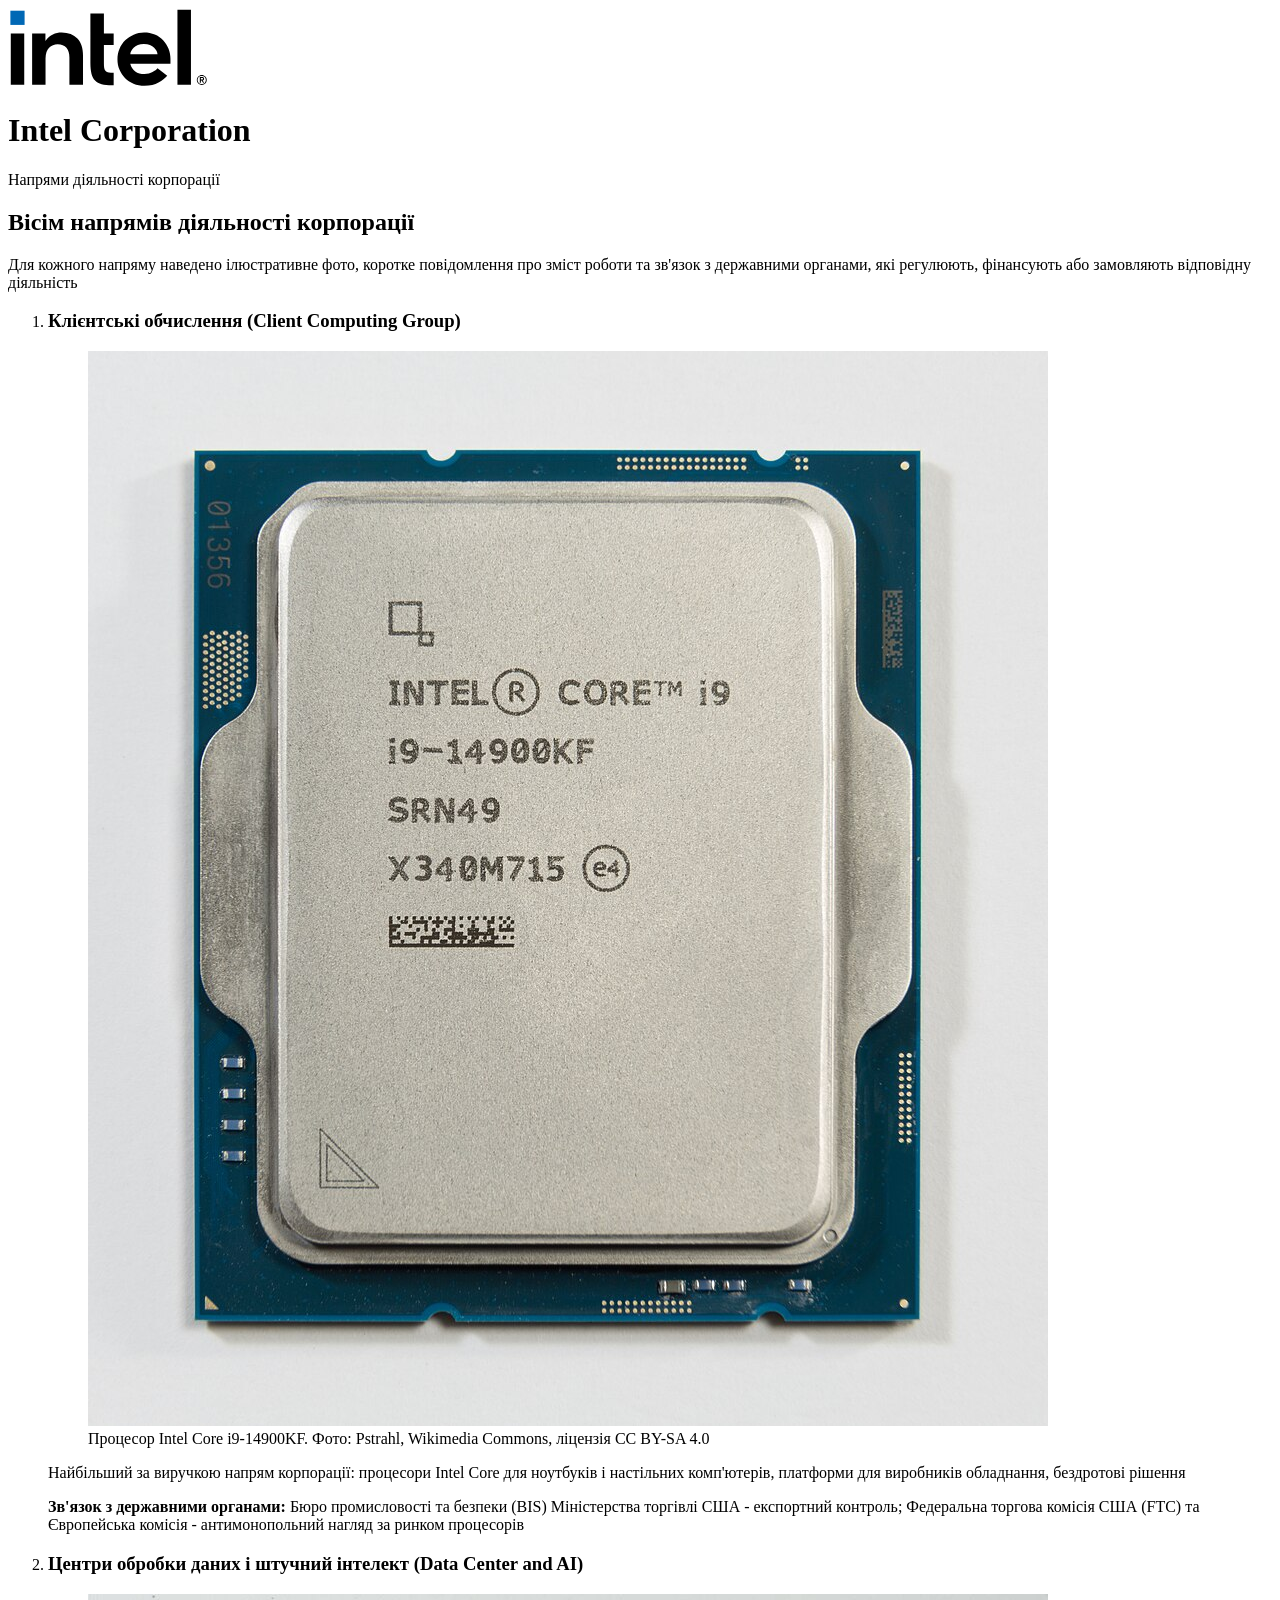
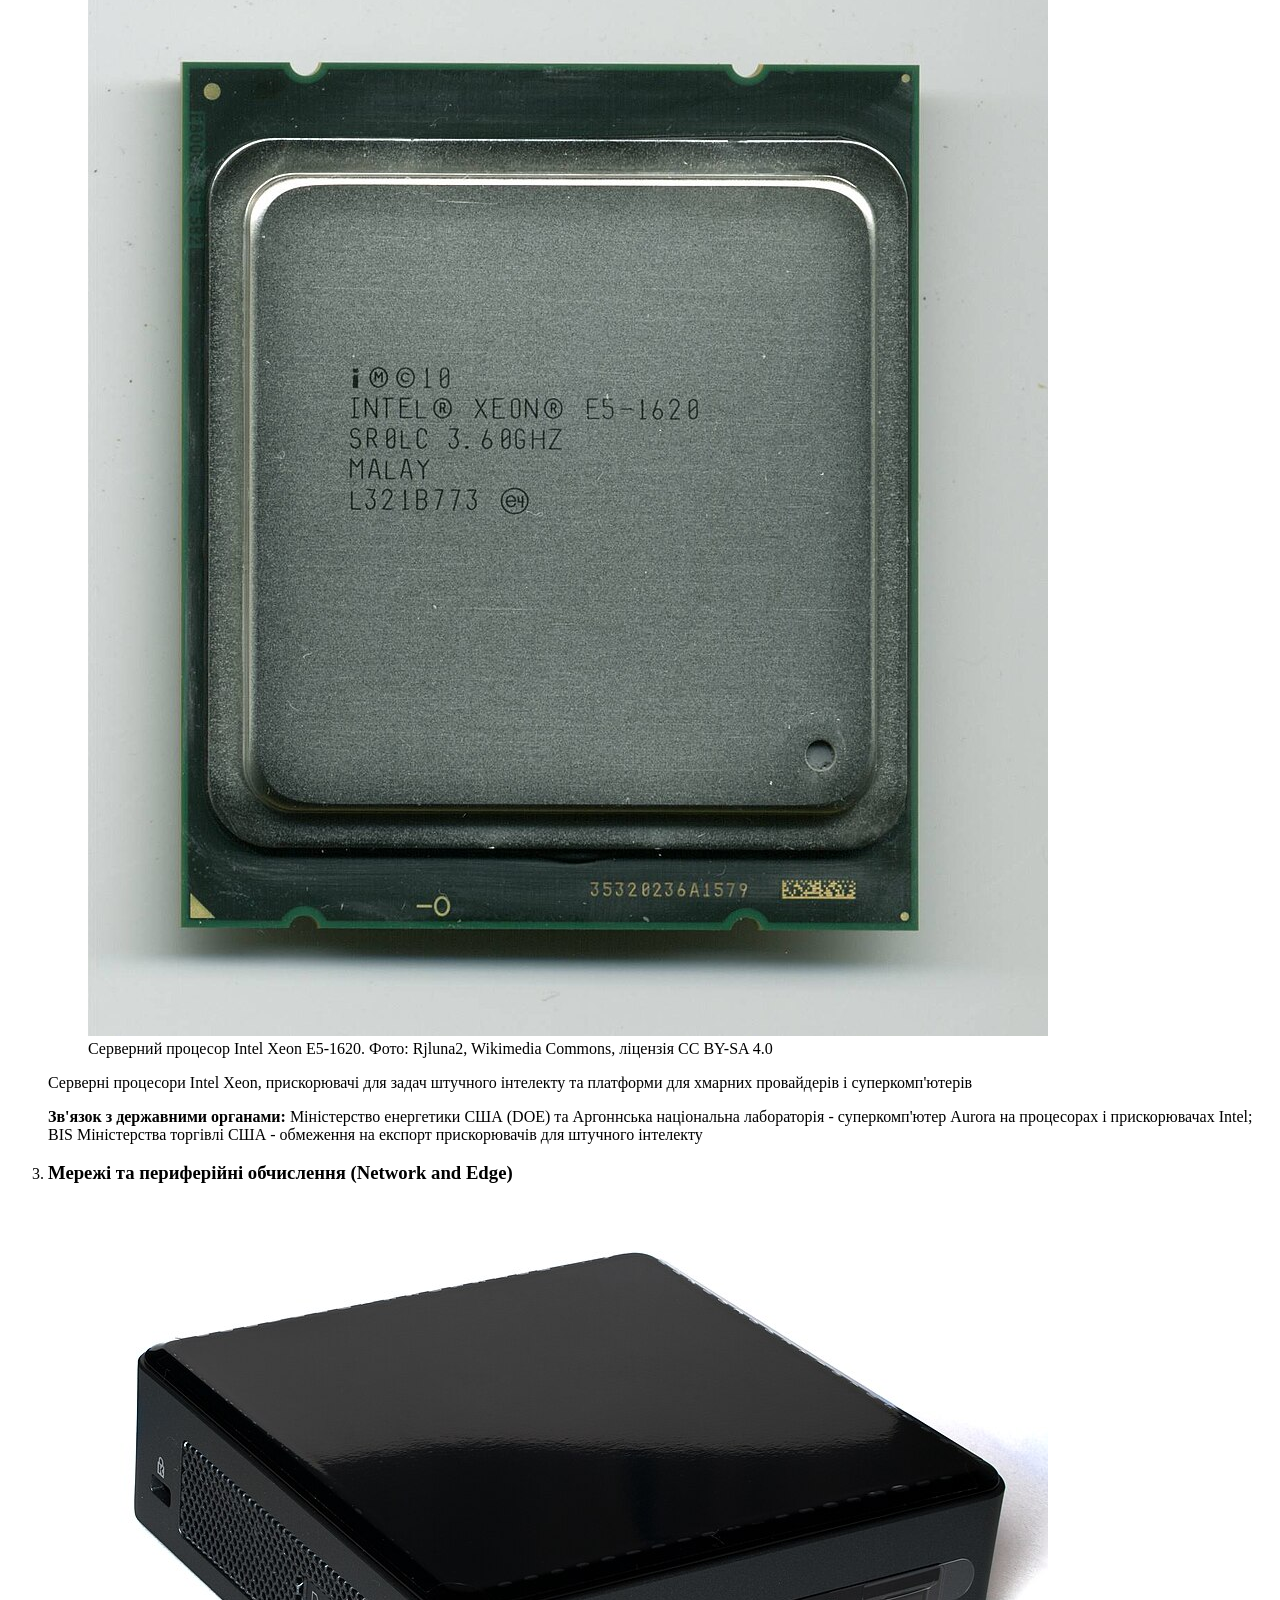
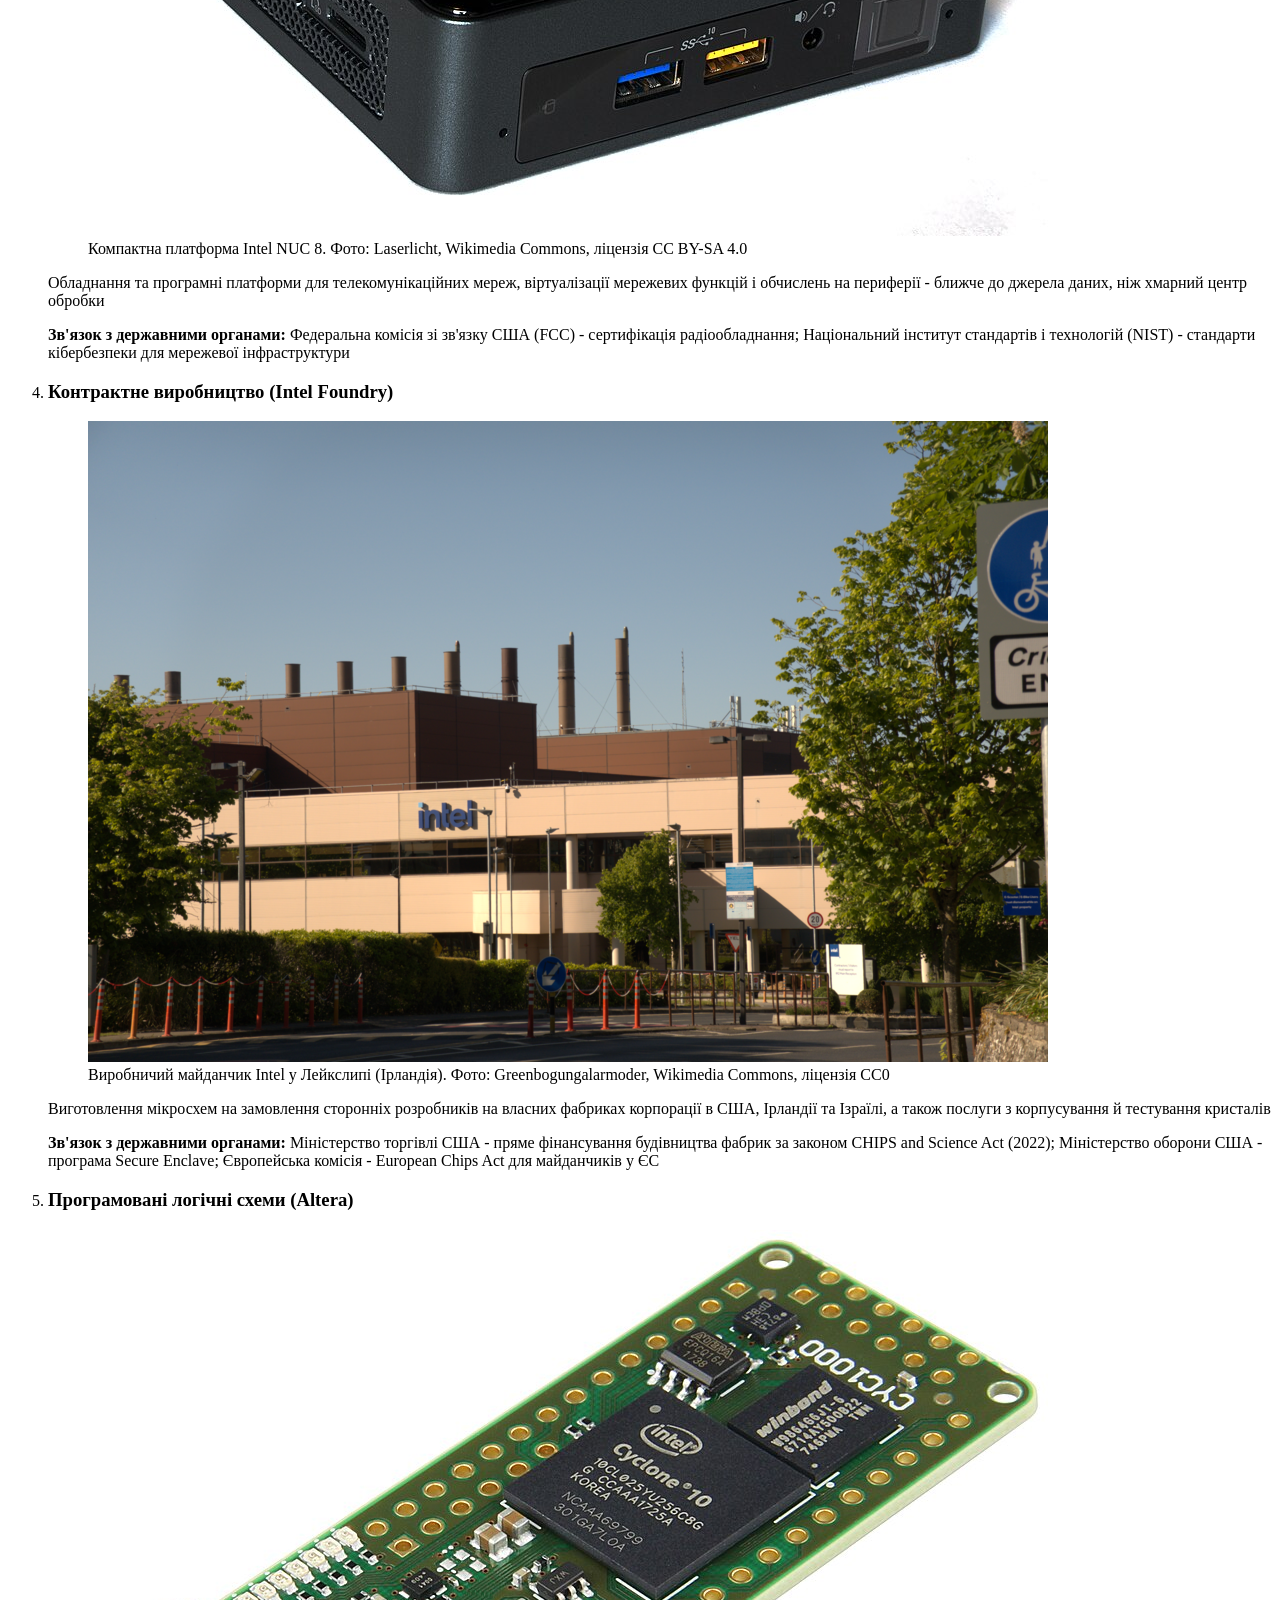
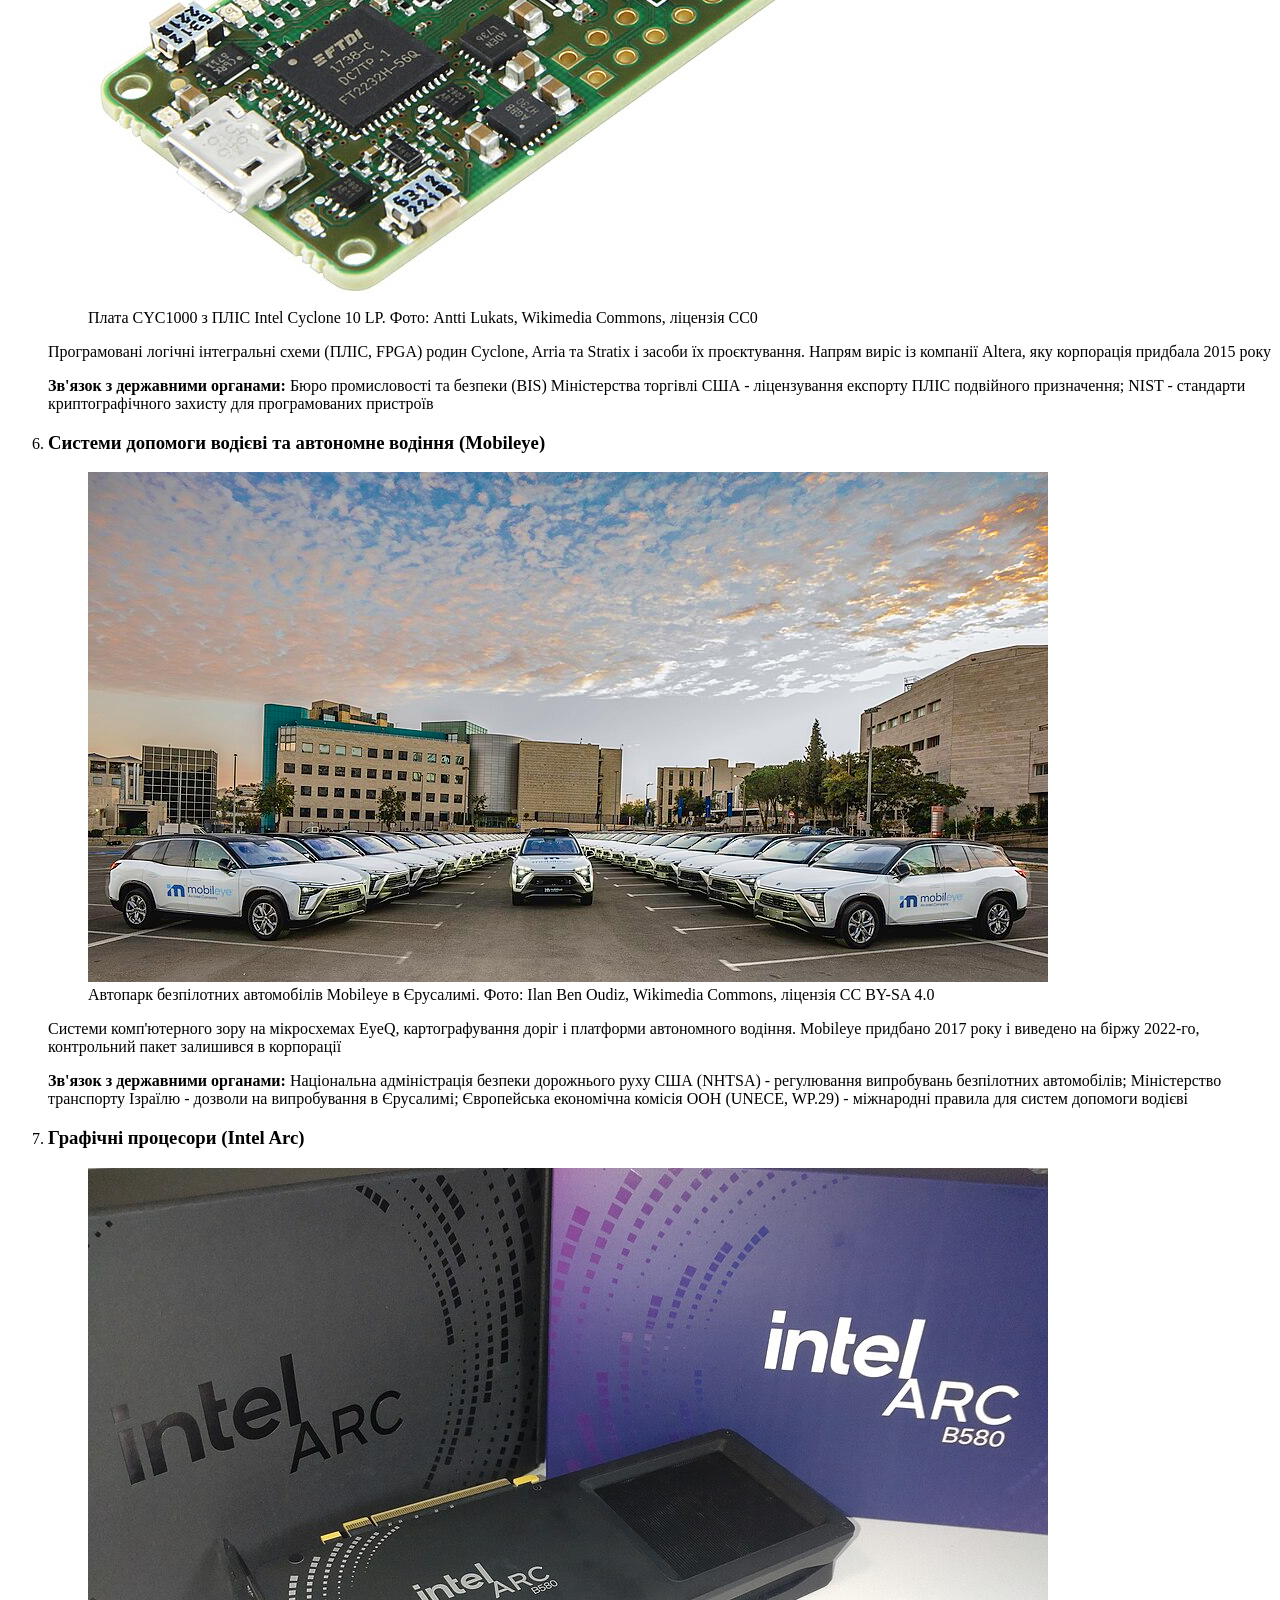
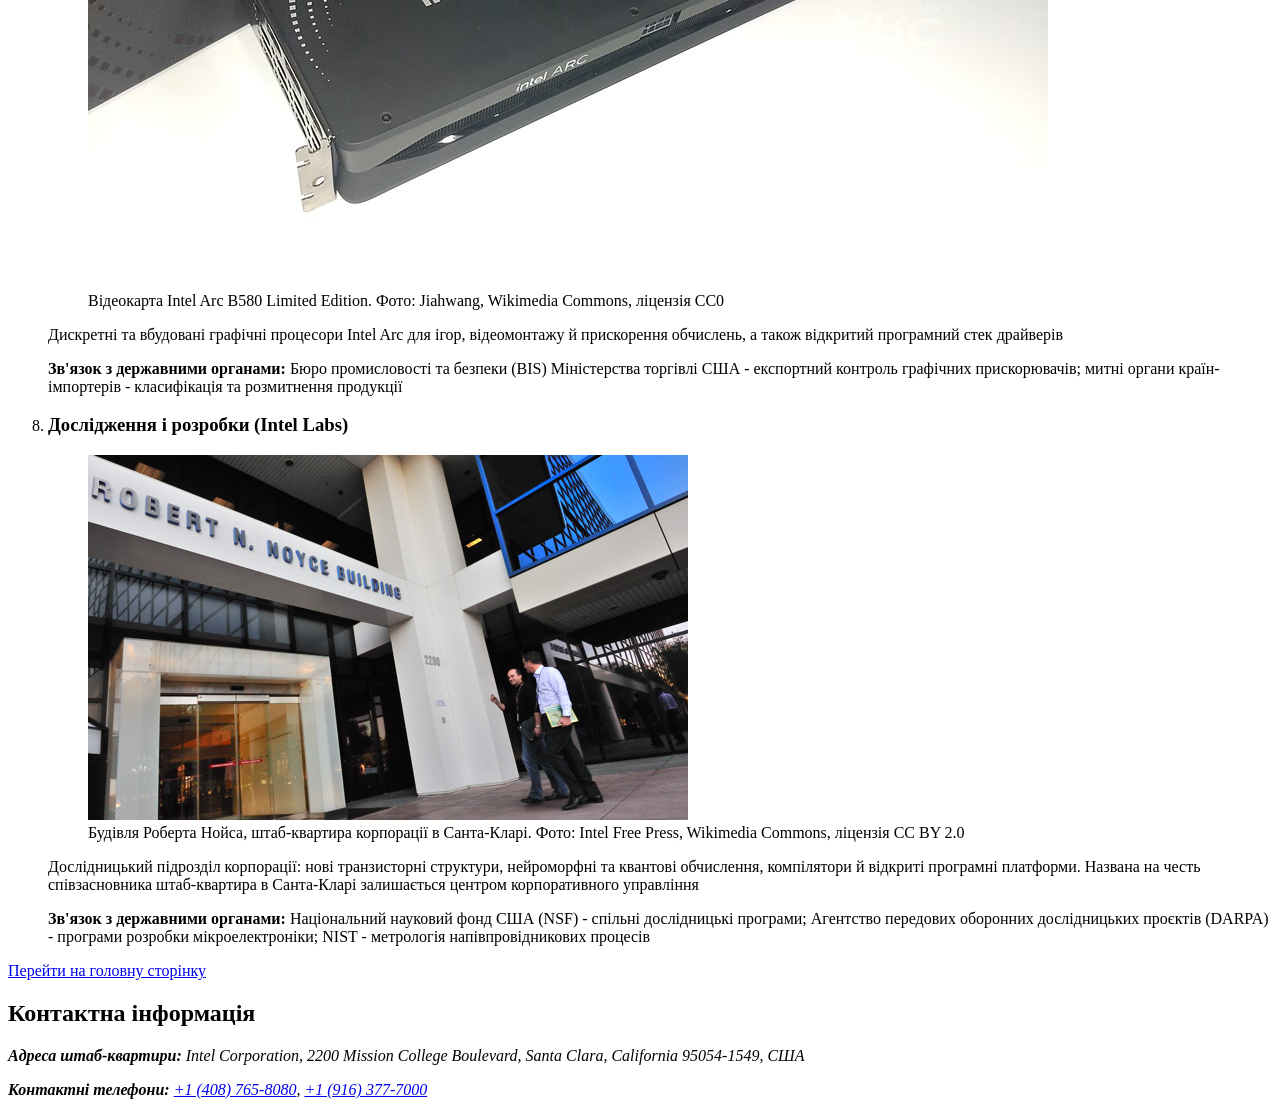
==== directions.html @ 38be0a27 "Add new pages" ====
<!DOCTYPE html>
<html lang="uk">
<head>
    <meta charset="UTF-8">
    <meta name="viewport" content="width=device-width, initial-scale=1.0">
    <meta name="description" content="Напрями діяльності Intel Corporation: клієнтські обчислення, центри обробки даних і ШІ, мережі та периферія, Intel Foundry, Altera, Mobileye, графіка Intel Arc, Intel Labs">
    <meta name="keywords" content="Intel, напрями діяльності, Xeon, Core, Foundry, Altera, Mobileye, Arc">
    <title>Intel Corporation - Напрями діяльності</title>
</head>
<body>
    <header>
        <img src="images/logo-intel.svg" alt="Логотип Intel Corporation" width="200" height="79">
        <h1>Intel Corporation</h1>
        <p>Напрями діяльності корпорації</p>
    </header>

    <main>
        <h2>Вісім напрямів діяльності корпорації</h2>
        <p>Для кожного напряму наведено ілюстративне фото, коротке повідомлення про зміст роботи та зв'язок з державними органами, які регулюють, фінансують або замовляють відповідну діяльність</p>

        <ol>
            <li>
                <article>
                    <h3>Клієнтські обчислення (Client Computing Group)</h3>
                    <figure>
                        <img src="images/ccg-core-i9.jpg" alt="Процесор Intel Core i9-14900KF, вигляд згори" width="960" height="1075">
                        <figcaption>Процесор Intel Core i9-14900KF. Фото: Pstrahl, Wikimedia Commons, ліцензія CC BY-SA 4.0</figcaption>
                    </figure>
                    <p>Найбільший за виручкою напрям корпорації: процесори Intel Core для ноутбуків і настільних комп'ютерів, платформи для виробників обладнання, бездротові рішення</p>
                    <p><b>Зв'язок з державними органами:</b> Бюро промисловості та безпеки (BIS) Міністерства торгівлі США - експортний контроль; Федеральна торгова комісія США (FTC) та Європейська комісія - антимонопольний нагляд за ринком процесорів</p>
                </article>
            </li>

            <li>
                <article>
                    <h3>Центри обробки даних і штучний інтелект (Data Center and AI)</h3>
                    <figure>
                        <img src="images/dcai-xeon.jpg" alt="Серверний процесор Intel Xeon E5-1620" width="960" height="1042">
                        <figcaption>Серверний процесор Intel Xeon E5-1620. Фото: Rjluna2, Wikimedia Commons, ліцензія CC BY-SA 4.0</figcaption>
                    </figure>
                    <p>Серверні процесори Intel Xeon, прискорювачі для задач штучного інтелекту та платформи для хмарних провайдерів і суперкомп'ютерів</p>
                    <p><b>Зв'язок з державними органами:</b> Міністерство енергетики США (DOE) та Аргоннська національна лабораторія - суперкомп'ютер Aurora на процесорах і прискорювачах Intel; BIS Міністерства торгівлі США - обмеження на експорт прискорювачів для штучного інтелекту</p>
                </article>
            </li>

            <li>
                <article>
                    <h3>Мережі та периферійні обчислення (Network and Edge)</h3>
                    <figure>
                        <img src="images/nex-nuc.jpg" alt="Компактний комп'ютер Intel NUC восьмого покоління" width="960" height="633">
                        <figcaption>Компактна платформа Intel NUC 8. Фото: Laserlicht, Wikimedia Commons, ліцензія CC BY-SA 4.0</figcaption>
                    </figure>
                    <p>Обладнання та програмні платформи для телекомунікаційних мереж, віртуалізації мережевих функцій і обчислень на периферії - ближче до джерела даних, ніж хмарний центр обробки</p>
                    <p><b>Зв'язок з державними органами:</b> Федеральна комісія зі зв'язку США (FCC) - сертифікація радіообладнання; Національний інститут стандартів і технологій (NIST) - стандарти кібербезпеки для мережевої інфраструктури</p>
                </article>
            </li>

            <li>
                <article>
                    <h3>Контрактне виробництво (Intel Foundry)</h3>
                    <figure>
                        <img src="images/foundry-leixlip.png" alt="Головний вхід на виробничий майданчик Intel у Лейкслипі, Ірландія" width="960" height="641">
                        <figcaption>Виробничий майданчик Intel у Лейкслипі (Ірландія). Фото: Greenbogungalarmoder, Wikimedia Commons, ліцензія CC0</figcaption>
                    </figure>
                    <p>Виготовлення мікросхем на замовлення сторонніх розробників на власних фабриках корпорації в США, Ірландії та Ізраїлі, а також послуги з корпусування й тестування кристалів</p>
                    <p><b>Зв'язок з державними органами:</b> Міністерство торгівлі США - пряме фінансування будівництва фабрик за законом CHIPS and Science Act (2022); Міністерство оборони США - програма Secure Enclave; Європейська комісія - European Chips Act для майданчиків у ЄС</p>
                </article>
            </li>

            <li>
                <article>
                    <h3>Програмовані логічні схеми (Altera)</h3>
                    <figure>
                        <img src="images/altera-cyc1000.jpg" alt="Плата з програмованою логічною інтегральною схемою Intel Cyclone 10" width="960" height="675">
                        <figcaption>Плата CYC1000 з ПЛІС Intel Cyclone 10 LP. Фото: Antti Lukats, Wikimedia Commons, ліцензія CC0</figcaption>
                    </figure>
                    <p>Програмовані логічні інтегральні схеми (ПЛІС, FPGA) родин Cyclone, Arria та Stratix і засоби їх проєктування. Напрям виріс із компанії Altera, яку корпорація придбала 2015 року</p>
                    <p><b>Зв'язок з державними органами:</b> Бюро промисловості та безпеки (BIS) Міністерства торгівлі США - ліцензування експорту ПЛІС подвійного призначення; NIST - стандарти криптографічного захисту для програмованих пристроїв</p>
                </article>
            </li>

            <li>
                <article>
                    <h3>Системи допомоги водієві та автономне водіння (Mobileye)</h3>
                    <figure>
                        <img src="images/mobileye-jerusalem.jpg" alt="Автопарк безпілотних автомобілів Mobileye в Єрусалимі" width="960" height="510">
                        <figcaption>Автопарк безпілотних автомобілів Mobileye в Єрусалимі. Фото: Ilan Ben Oudiz, Wikimedia Commons, ліцензія CC BY-SA 4.0</figcaption>
                    </figure>
                    <p>Системи комп'ютерного зору на мікросхемах EyeQ, картографування доріг і платформи автономного водіння. Mobileye придбано 2017 року і виведено на біржу 2022-го, контрольний пакет залишився в корпорації</p>
                    <p><b>Зв'язок з державними органами:</b> Національна адміністрація безпеки дорожнього руху США (NHTSA) - регулювання випробувань безпілотних автомобілів; Міністерство транспорту Ізраїлю - дозволи на випробування в Єрусалимі; Європейська економічна комісія ООН (UNECE, WP.29) - міжнародні правила для систем допомоги водієві</p>
                </article>
            </li>

            <li>
                <article>
                    <h3>Графічні процесори (Intel Arc)</h3>
                    <figure>
                        <img src="images/arc-b580.jpg" alt="Відеокарта Intel Arc B580 Limited Edition поруч із коробкою" width="960" height="720">
                        <figcaption>Відеокарта Intel Arc B580 Limited Edition. Фото: Jiahwang, Wikimedia Commons, ліцензія CC0</figcaption>
                    </figure>
                    <p>Дискретні та вбудовані графічні процесори Intel Arc для ігор, відеомонтажу й прискорення обчислень, а також відкритий програмний стек драйверів</p>
                    <p><b>Зв'язок з державними органами:</b> Бюро промисловості та безпеки (BIS) Міністерства торгівлі США - експортний контроль графічних прискорювачів; митні органи країн-імпортерів - класифікація та розмитнення продукції</p>
                </article>
            </li>

            <li>
                <article>
                    <h3>Дослідження і розробки (Intel Labs)</h3>
                    <figure>
                        <img src="images/hq-noyce-building.jpg" alt="Вхід до будівлі Роберта Нойса - штаб-квартири Intel у Санта-Кларі" width="600" height="365">
                        <figcaption>Будівля Роберта Нойса, штаб-квартира корпорації в Санта-Кларі. Фото: Intel Free Press, Wikimedia Commons, ліцензія CC BY 2.0</figcaption>
                    </figure>
                    <p>Дослідницький підрозділ корпорації: нові транзисторні структури, нейроморфні та квантові обчислення, компілятори й відкриті програмні платформи. Названа на честь співзасновника штаб-квартира в Санта-Кларі залишається центром корпоративного управління</p>
                    <p><b>Зв'язок з державними органами:</b> Національний науковий фонд США (NSF) - спільні дослідницькі програми; Агентство передових оборонних дослідницьких проєктів (DARPA) - програми розробки мікроелектроніки; NIST - метрологія напівпровідникових процесів</p>
                </article>
            </li>
        </ol>

        <p><a href="index.html">Перейти на головну сторінку</a></p>
    </main>

    <footer>
        <h2>Контактна інформація</h2>
        <address>
            <p><b>Адреса штаб-квартири:</b> Intel Corporation, 2200 Mission College Boulevard, Santa Clara, California 95054-1549, США</p>
            <p><b>Контактні телефони:</b> <a href="tel:+14087658080">+1&nbsp;(408)&nbsp;765-8080</a>, <a href="tel:+19163777000">+1&nbsp;(916)&nbsp;377-7000</a></p>
        </address>
    </footer>
</body>
</html>
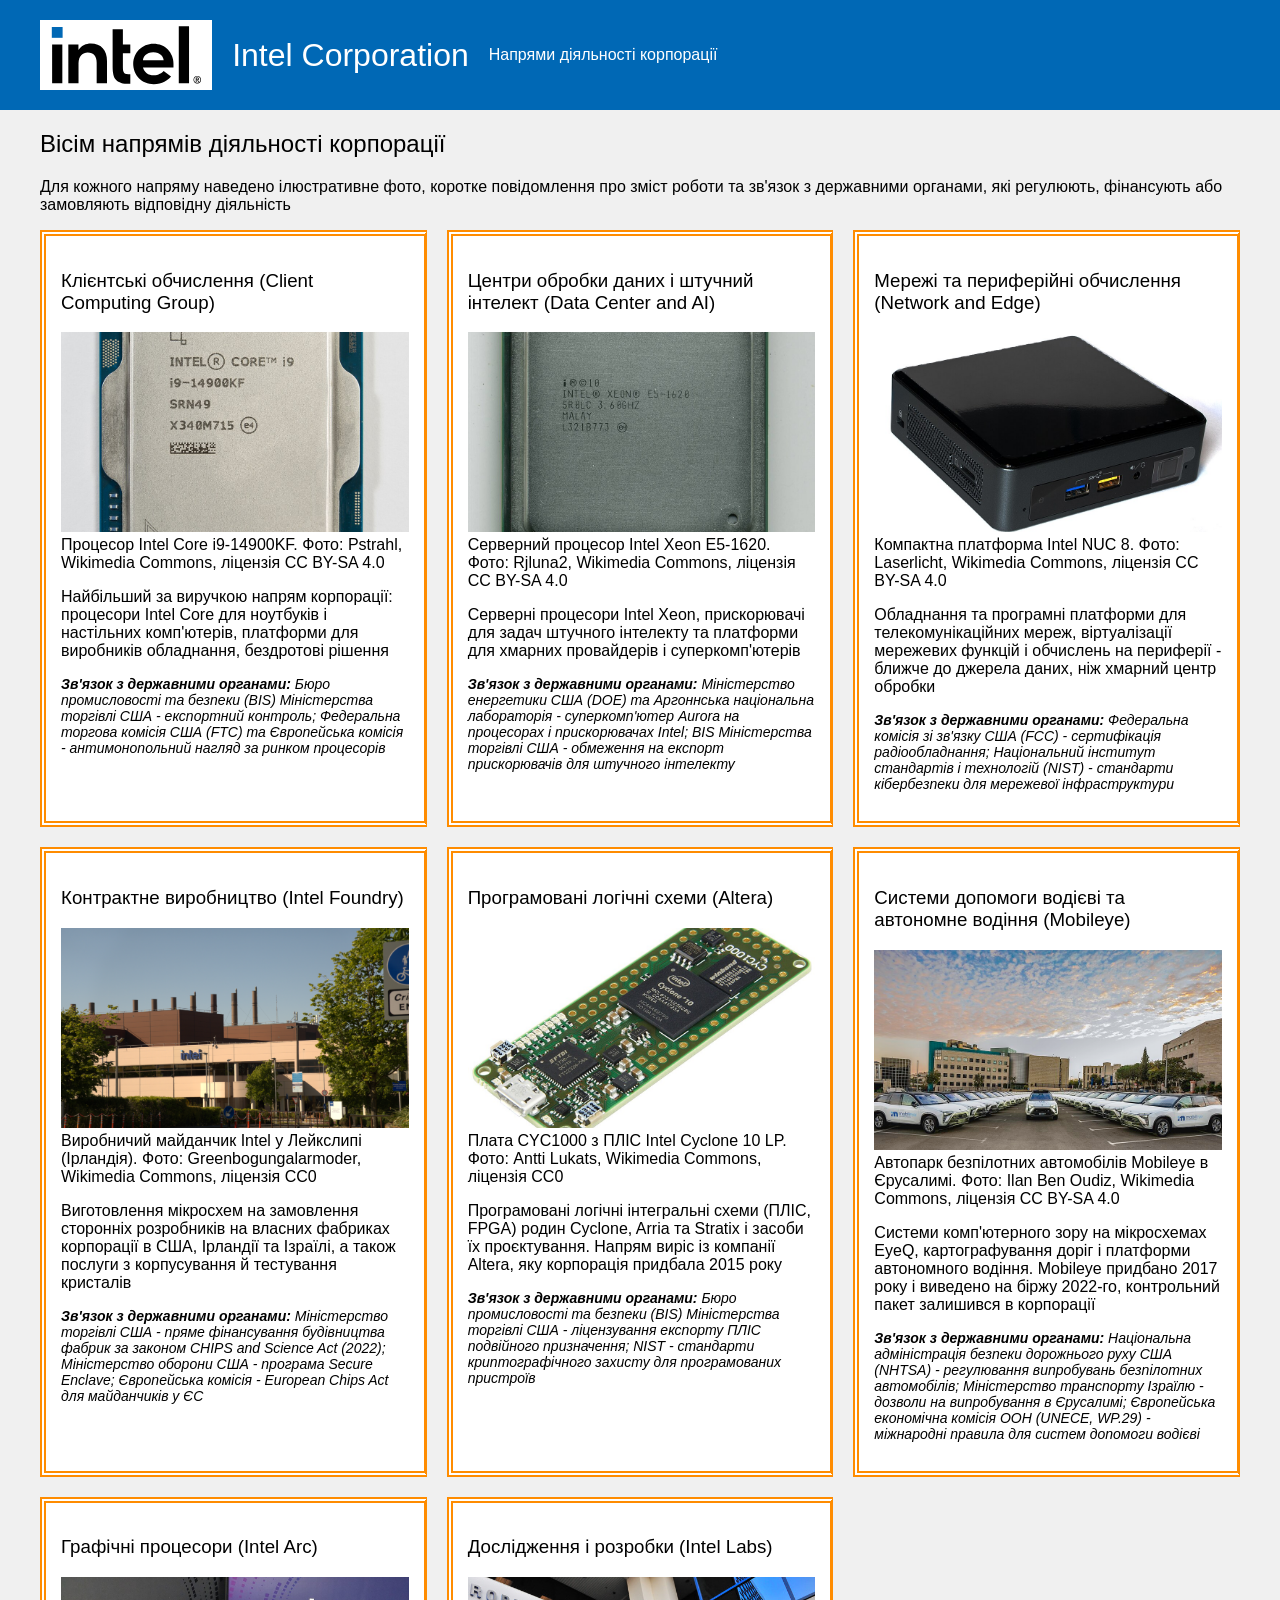
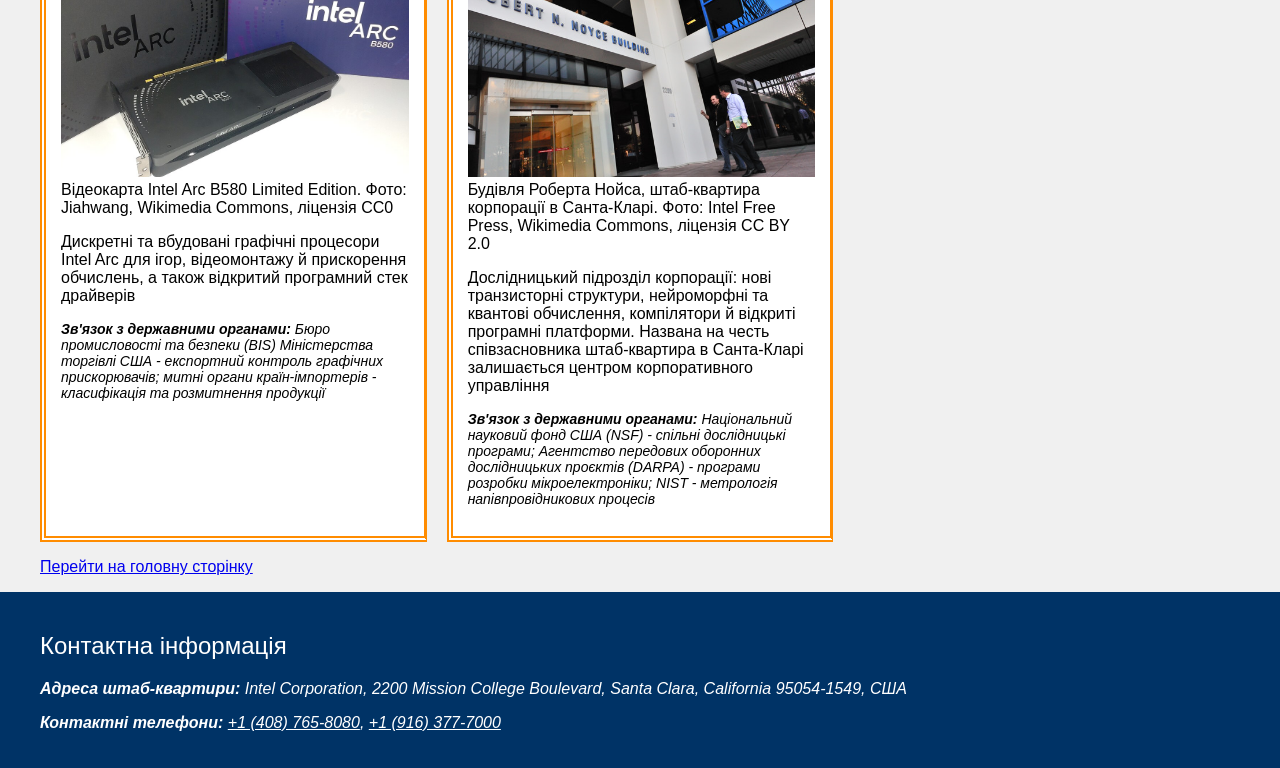
==== commit c075130e: "lab2" ====
--- a/directions.html
+++ b/directions.html
@@ -6,6 +6,60 @@
     <meta name="description" content="Напрями діяльності Intel Corporation: клієнтські обчислення, центри обробки даних і ШІ, мережі та периферія, Intel Foundry, Altera, Mobileye, графіка Intel Arc, Intel Labs">
     <meta name="keywords" content="Intel, напрями діяльності, Xeon, Core, Foundry, Altera, Mobileye, Arc">
     <title>Intel Corporation - Напрями діяльності</title>
+    <link rel="stylesheet" href="css/style.css">
+    <style>
+        body {
+            padding-top: 110px;
+        }
+        header {
+            position: fixed;
+            top: 0;
+            left: 0;
+            right: 0;
+            z-index: 1;
+        }
+        ol {
+            display: grid;
+            grid-template-columns: repeat(auto-fit, minmax(300px, 1fr));
+            gap: 20px;
+            padding: 0;
+            list-style: none;
+        }
+        article {
+            height: 100%;
+            padding: 15px;
+            background-color: white;
+            border: 6px double darkorange;
+            border-right: medium solid darkorange;
+        }
+        figure {
+            margin: 0;
+        }
+        figure img {
+            width: 100%;
+            height: 200px;
+            object-fit: cover;
+        }
+        figure img:focus {
+            animation: saturation 1s forwards;
+        }
+        @keyframes saturation {
+            from {
+                filter: saturate(100%);
+            }
+            to {
+                filter: saturate(200%);
+            }
+        }
+        .gov {
+            font-size: 14px;
+            font-weight: lighter;
+            font-style: italic;
+        }
+        a:active {
+            color: darkgreen;
+        }
+    </style>
 </head>
 <body>
     <header>
@@ -23,11 +77,11 @@
                 <article>
                     <h3>Клієнтські обчислення (Client Computing Group)</h3>
                     <figure>
-                        <img src="images/ccg-core-i9.jpg" alt="Процесор Intel Core i9-14900KF, вигляд згори" width="960" height="1075">
+                        <img tabindex="0" src="images/ccg-core-i9.jpg" alt="Процесор Intel Core i9-14900KF, вигляд згори" width="960" height="1075">
                         <figcaption>Процесор Intel Core i9-14900KF. Фото: Pstrahl, Wikimedia Commons, ліцензія CC BY-SA 4.0</figcaption>
                     </figure>
                     <p>Найбільший за виручкою напрям корпорації: процесори Intel Core для ноутбуків і настільних комп'ютерів, платформи для виробників обладнання, бездротові рішення</p>
-                    <p><b>Зв'язок з державними органами:</b> Бюро промисловості та безпеки (BIS) Міністерства торгівлі США - експортний контроль; Федеральна торгова комісія США (FTC) та Європейська комісія - антимонопольний нагляд за ринком процесорів</p>
+                    <p class="gov"><b>Зв'язок з державними органами:</b> Бюро промисловості та безпеки (BIS) Міністерства торгівлі США - експортний контроль; Федеральна торгова комісія США (FTC) та Європейська комісія - антимонопольний нагляд за ринком процесорів</p>
                 </article>
             </li>
 
@@ -35,11 +89,11 @@
                 <article>
                     <h3>Центри обробки даних і штучний інтелект (Data Center and AI)</h3>
                     <figure>
-                        <img src="images/dcai-xeon.jpg" alt="Серверний процесор Intel Xeon E5-1620" width="960" height="1042">
+                        <img tabindex="0" src="images/dcai-xeon.jpg" alt="Серверний процесор Intel Xeon E5-1620" width="960" height="1042">
                         <figcaption>Серверний процесор Intel Xeon E5-1620. Фото: Rjluna2, Wikimedia Commons, ліцензія CC BY-SA 4.0</figcaption>
                     </figure>
                     <p>Серверні процесори Intel Xeon, прискорювачі для задач штучного інтелекту та платформи для хмарних провайдерів і суперкомп'ютерів</p>
-                    <p><b>Зв'язок з державними органами:</b> Міністерство енергетики США (DOE) та Аргоннська національна лабораторія - суперкомп'ютер Aurora на процесорах і прискорювачах Intel; BIS Міністерства торгівлі США - обмеження на експорт прискорювачів для штучного інтелекту</p>
+                    <p class="gov"><b>Зв'язок з державними органами:</b> Міністерство енергетики США (DOE) та Аргоннська національна лабораторія - суперкомп'ютер Aurora на процесорах і прискорювачах Intel; BIS Міністерства торгівлі США - обмеження на експорт прискорювачів для штучного інтелекту</p>
                 </article>
             </li>
 
@@ -47,11 +101,11 @@
                 <article>
                     <h3>Мережі та периферійні обчислення (Network and Edge)</h3>
                     <figure>
-                        <img src="images/nex-nuc.jpg" alt="Компактний комп'ютер Intel NUC восьмого покоління" width="960" height="633">
+                        <img tabindex="0" src="images/nex-nuc.jpg" alt="Компактний комп'ютер Intel NUC восьмого покоління" width="960" height="633">
                         <figcaption>Компактна платформа Intel NUC 8. Фото: Laserlicht, Wikimedia Commons, ліцензія CC BY-SA 4.0</figcaption>
                     </figure>
                     <p>Обладнання та програмні платформи для телекомунікаційних мереж, віртуалізації мережевих функцій і обчислень на периферії - ближче до джерела даних, ніж хмарний центр обробки</p>
-                    <p><b>Зв'язок з державними органами:</b> Федеральна комісія зі зв'язку США (FCC) - сертифікація радіообладнання; Національний інститут стандартів і технологій (NIST) - стандарти кібербезпеки для мережевої інфраструктури</p>
+                    <p class="gov"><b>Зв'язок з державними органами:</b> Федеральна комісія зі зв'язку США (FCC) - сертифікація радіообладнання; Національний інститут стандартів і технологій (NIST) - стандарти кібербезпеки для мережевої інфраструктури</p>
                 </article>
             </li>
 
@@ -59,11 +113,11 @@
                 <article>
                     <h3>Контрактне виробництво (Intel Foundry)</h3>
                     <figure>
-                        <img src="images/foundry-leixlip.png" alt="Головний вхід на виробничий майданчик Intel у Лейкслипі, Ірландія" width="960" height="641">
+                        <img tabindex="0" src="images/foundry-leixlip.png" alt="Головний вхід на виробничий майданчик Intel у Лейкслипі, Ірландія" width="960" height="641">
                         <figcaption>Виробничий майданчик Intel у Лейкслипі (Ірландія). Фото: Greenbogungalarmoder, Wikimedia Commons, ліцензія CC0</figcaption>
                     </figure>
                     <p>Виготовлення мікросхем на замовлення сторонніх розробників на власних фабриках корпорації в США, Ірландії та Ізраїлі, а також послуги з корпусування й тестування кристалів</p>
-                    <p><b>Зв'язок з державними органами:</b> Міністерство торгівлі США - пряме фінансування будівництва фабрик за законом CHIPS and Science Act (2022); Міністерство оборони США - програма Secure Enclave; Європейська комісія - European Chips Act для майданчиків у ЄС</p>
+                    <p class="gov"><b>Зв'язок з державними органами:</b> Міністерство торгівлі США - пряме фінансування будівництва фабрик за законом CHIPS and Science Act (2022); Міністерство оборони США - програма Secure Enclave; Європейська комісія - European Chips Act для майданчиків у ЄС</p>
                 </article>
             </li>
 
@@ -71,11 +125,11 @@
                 <article>
                     <h3>Програмовані логічні схеми (Altera)</h3>
                     <figure>
-                        <img src="images/altera-cyc1000.jpg" alt="Плата з програмованою логічною інтегральною схемою Intel Cyclone 10" width="960" height="675">
+                        <img tabindex="0" src="images/altera-cyc1000.jpg" alt="Плата з програмованою логічною інтегральною схемою Intel Cyclone 10" width="960" height="675">
                         <figcaption>Плата CYC1000 з ПЛІС Intel Cyclone 10 LP. Фото: Antti Lukats, Wikimedia Commons, ліцензія CC0</figcaption>
                     </figure>
                     <p>Програмовані логічні інтегральні схеми (ПЛІС, FPGA) родин Cyclone, Arria та Stratix і засоби їх проєктування. Напрям виріс із компанії Altera, яку корпорація придбала 2015 року</p>
-                    <p><b>Зв'язок з державними органами:</b> Бюро промисловості та безпеки (BIS) Міністерства торгівлі США - ліцензування експорту ПЛІС подвійного призначення; NIST - стандарти криптографічного захисту для програмованих пристроїв</p>
+                    <p class="gov"><b>Зв'язок з державними органами:</b> Бюро промисловості та безпеки (BIS) Міністерства торгівлі США - ліцензування експорту ПЛІС подвійного призначення; NIST - стандарти криптографічного захисту для програмованих пристроїв</p>
                 </article>
             </li>
 
@@ -83,11 +137,11 @@
                 <article>
                     <h3>Системи допомоги водієві та автономне водіння (Mobileye)</h3>
                     <figure>
-                        <img src="images/mobileye-jerusalem.jpg" alt="Автопарк безпілотних автомобілів Mobileye в Єрусалимі" width="960" height="510">
+                        <img tabindex="0" src="images/mobileye-jerusalem.jpg" alt="Автопарк безпілотних автомобілів Mobileye в Єрусалимі" width="960" height="510">
                         <figcaption>Автопарк безпілотних автомобілів Mobileye в Єрусалимі. Фото: Ilan Ben Oudiz, Wikimedia Commons, ліцензія CC BY-SA 4.0</figcaption>
                     </figure>
                     <p>Системи комп'ютерного зору на мікросхемах EyeQ, картографування доріг і платформи автономного водіння. Mobileye придбано 2017 року і виведено на біржу 2022-го, контрольний пакет залишився в корпорації</p>
-                    <p><b>Зв'язок з державними органами:</b> Національна адміністрація безпеки дорожнього руху США (NHTSA) - регулювання випробувань безпілотних автомобілів; Міністерство транспорту Ізраїлю - дозволи на випробування в Єрусалимі; Європейська економічна комісія ООН (UNECE, WP.29) - міжнародні правила для систем допомоги водієві</p>
+                    <p class="gov"><b>Зв'язок з державними органами:</b> Національна адміністрація безпеки дорожнього руху США (NHTSA) - регулювання випробувань безпілотних автомобілів; Міністерство транспорту Ізраїлю - дозволи на випробування в Єрусалимі; Європейська економічна комісія ООН (UNECE, WP.29) - міжнародні правила для систем допомоги водієві</p>
                 </article>
             </li>
 
@@ -95,11 +149,11 @@
                 <article>
                     <h3>Графічні процесори (Intel Arc)</h3>
                     <figure>
-                        <img src="images/arc-b580.jpg" alt="Відеокарта Intel Arc B580 Limited Edition поруч із коробкою" width="960" height="720">
+                        <img tabindex="0" src="images/arc-b580.jpg" alt="Відеокарта Intel Arc B580 Limited Edition поруч із коробкою" width="960" height="720">
                         <figcaption>Відеокарта Intel Arc B580 Limited Edition. Фото: Jiahwang, Wikimedia Commons, ліцензія CC0</figcaption>
                     </figure>
                     <p>Дискретні та вбудовані графічні процесори Intel Arc для ігор, відеомонтажу й прискорення обчислень, а також відкритий програмний стек драйверів</p>
-                    <p><b>Зв'язок з державними органами:</b> Бюро промисловості та безпеки (BIS) Міністерства торгівлі США - експортний контроль графічних прискорювачів; митні органи країн-імпортерів - класифікація та розмитнення продукції</p>
+                    <p class="gov"><b>Зв'язок з державними органами:</b> Бюро промисловості та безпеки (BIS) Міністерства торгівлі США - експортний контроль графічних прискорювачів; митні органи країн-імпортерів - класифікація та розмитнення продукції</p>
                 </article>
             </li>
 
@@ -107,11 +161,11 @@
                 <article>
                     <h3>Дослідження і розробки (Intel Labs)</h3>
                     <figure>
-                        <img src="images/hq-noyce-building.jpg" alt="Вхід до будівлі Роберта Нойса - штаб-квартири Intel у Санта-Кларі" width="600" height="365">
+                        <img tabindex="0" src="images/hq-noyce-building.jpg" alt="Вхід до будівлі Роберта Нойса - штаб-квартири Intel у Санта-Кларі" width="600" height="365">
                         <figcaption>Будівля Роберта Нойса, штаб-квартира корпорації в Санта-Кларі. Фото: Intel Free Press, Wikimedia Commons, ліцензія CC BY 2.0</figcaption>
                     </figure>
                     <p>Дослідницький підрозділ корпорації: нові транзисторні структури, нейроморфні та квантові обчислення, компілятори й відкриті програмні платформи. Названа на честь співзасновника штаб-квартира в Санта-Кларі залишається центром корпоративного управління</p>
-                    <p><b>Зв'язок з державними органами:</b> Національний науковий фонд США (NSF) - спільні дослідницькі програми; Агентство передових оборонних дослідницьких проєктів (DARPA) - програми розробки мікроелектроніки; NIST - метрологія напівпровідникових процесів</p>
+                    <p class="gov"><b>Зв'язок з державними органами:</b> Національний науковий фонд США (NSF) - спільні дослідницькі програми; Агентство передових оборонних дослідницьких проєктів (DARPA) - програми розробки мікроелектроніки; NIST - метрологія напівпровідникових процесів</p>
                 </article>
             </li>
         </ol>
--- a/css/style.css
+++ b/css/style.css
@@ -0,0 +1,38 @@
+* {
+    box-sizing: border-box;
+}
+body {
+    margin: 0;
+    font-family: "Segoe UI", Arial, sans-serif;
+    background-color: rgb(240, 240, 240);
+}
+h1, h2, h3 {
+    font-family: Verdana, sans-serif;
+    font-weight: normal;
+}
+header {
+    display: flex;
+    align-items: center;
+    gap: 20px;
+    height: 110px;
+    padding: 0 40px;
+    background-color: #0068b5;
+    color: white;
+}
+img[src*="logo"] {
+    width: auto;
+    height: 70px;
+    padding: 5px 10px;
+    background-color: white;
+}
+main, aside {
+    padding: 0 40px;
+}
+footer {
+    padding: 20px 40px;
+    background-color: hsl(210, 100%, 20%);
+    color: white;
+}
+footer a {
+    color: white;
+}
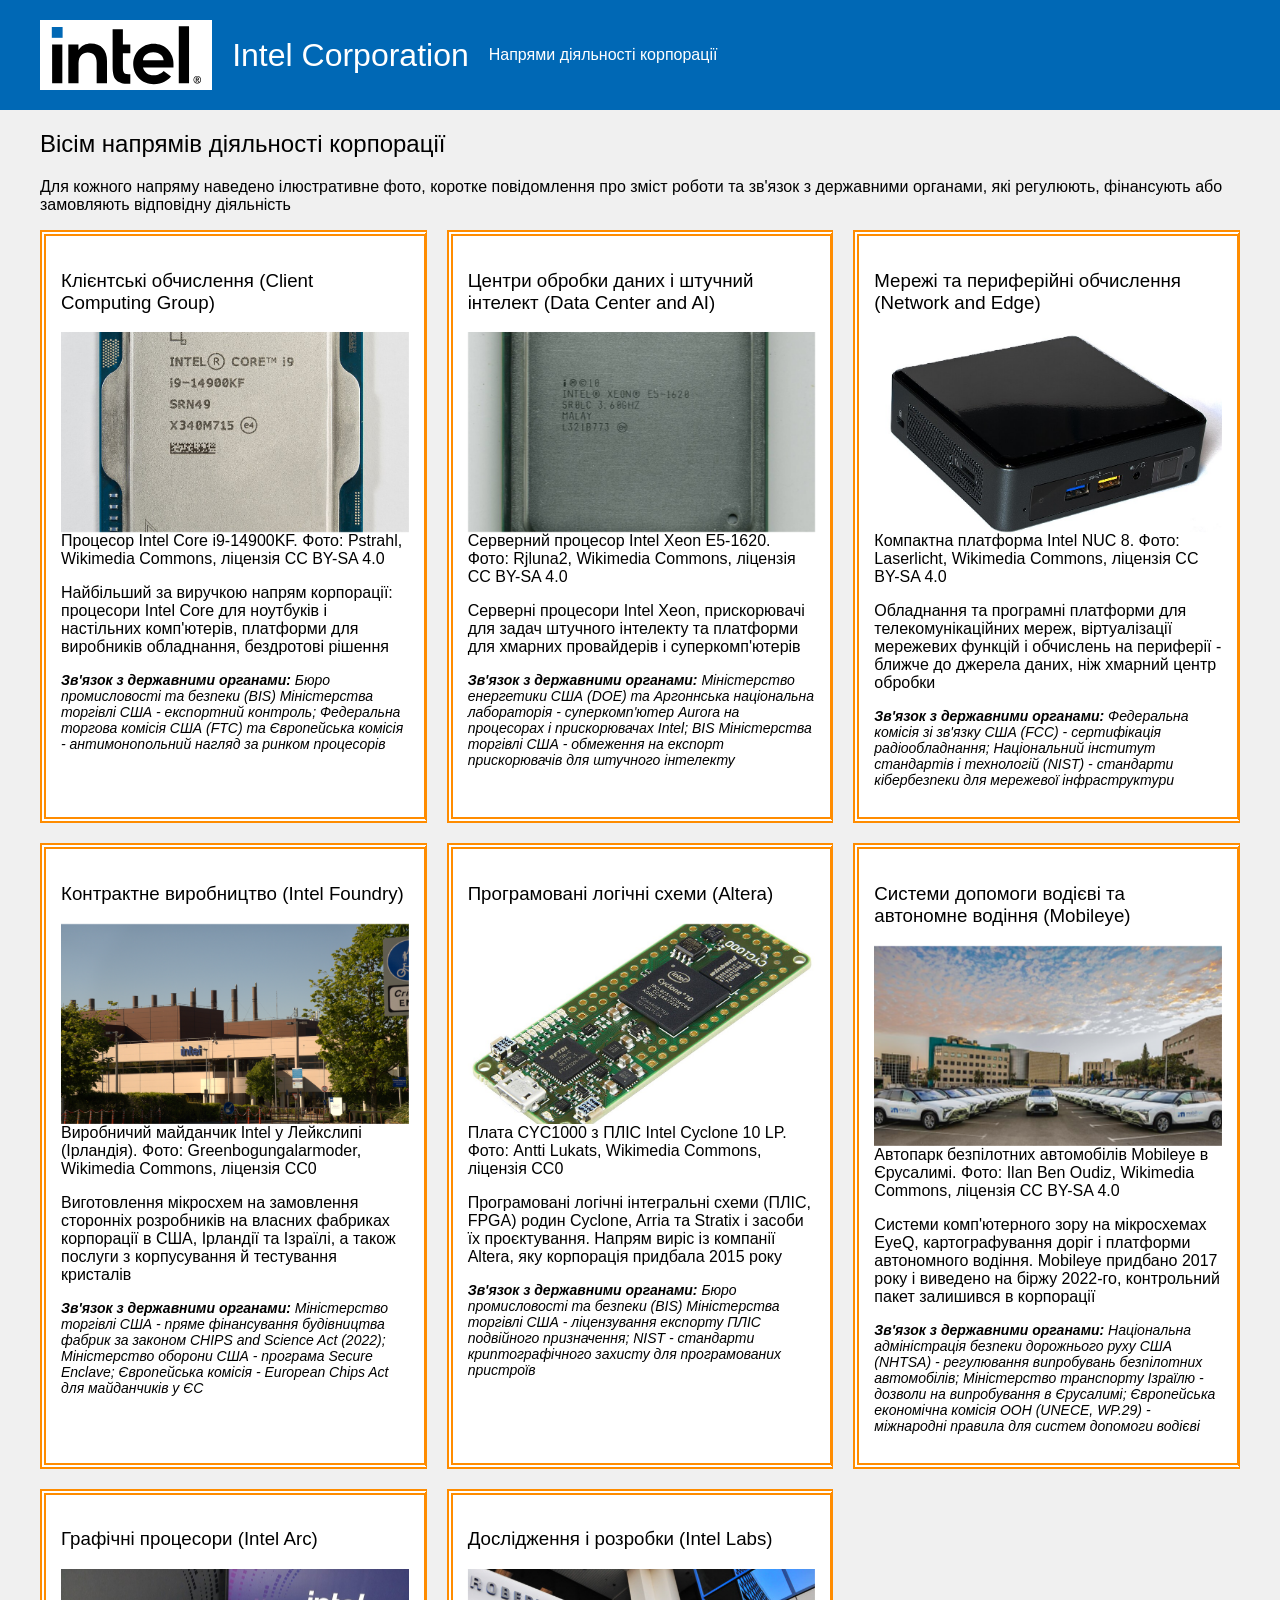
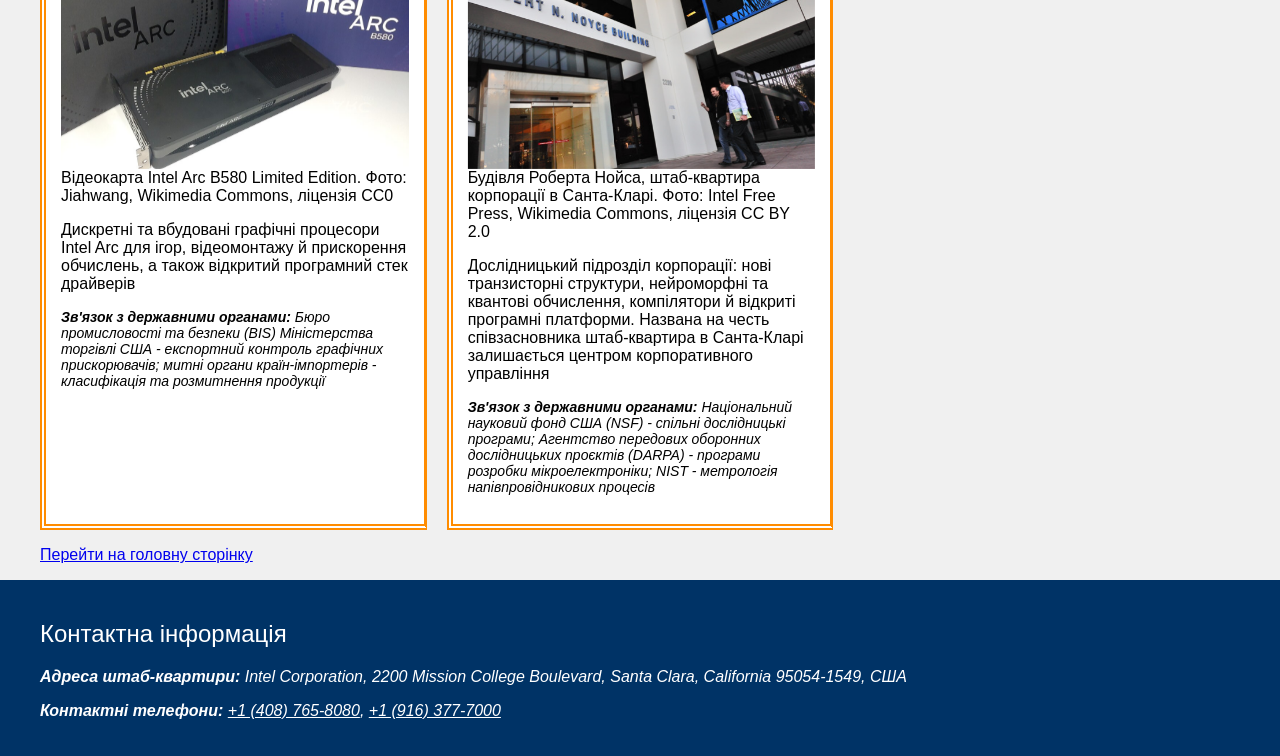
==== commit e48bc93e: "lab4" ====
--- a/directions.html
+++ b/directions.html
@@ -36,6 +36,7 @@
             margin: 0;
         }
         figure img {
+            display: block;
             width: 100%;
             height: 200px;
             object-fit: cover;
@@ -58,6 +59,50 @@
         }
         a:active {
             color: darkgreen;
+        }
+        .card {
+            position: relative;
+            transition: transform 0.6s;
+            transform-style: preserve-3d;
+        }
+        .flipped {
+            transform: rotateY(180deg);
+        }
+        figure img, .back {
+            backface-visibility: hidden;
+        }
+        .back {
+            position: absolute;
+            top: 0;
+            left: 0;
+            width: 100%;
+            height: 100%;
+            margin: 0;
+            padding: 10px 10px 10px 30px;
+            font-size: 14px;
+            background-color: #0068b5;
+            color: white;
+            transform: rotateY(180deg);
+        }
+        #modal {
+            display: none;
+            position: fixed;
+            top: 0;
+            left: 0;
+            width: 100%;
+            height: 100%;
+            z-index: 2;
+            background-color: rgba(0, 0, 0, 0.6);
+        }
+        #modal.show {
+            display: flex;
+            justify-content: center;
+            align-items: center;
+        }
+        #modal div {
+            max-width: 450px;
+            padding: 20px;
+            background-color: white;
         }
     </style>
 </head>
@@ -77,7 +122,14 @@
                 <article>
                     <h3>Клієнтські обчислення (Client Computing Group)</h3>
                     <figure>
-                        <img tabindex="0" src="images/ccg-core-i9.jpg" alt="Процесор Intel Core i9-14900KF, вигляд згори" width="960" height="1075">
+                        <div class="card">
+                            <img tabindex="0" src="images/ccg-core-i9.jpg" alt="Процесор Intel Core i9-14900KF, вигляд згори" width="960" height="1075">
+                            <ul class="back">
+                                <li>Export Administration Regulations (EAR), 15 CFR 730-774</li>
+                                <li>Закон Шермана, розділ 2 (15 U.S.C. § 2)</li>
+                                <li>Договір про функціонування ЄС, стаття 102</li>
+                            </ul>
+                        </div>
                         <figcaption>Процесор Intel Core i9-14900KF. Фото: Pstrahl, Wikimedia Commons, ліцензія CC BY-SA 4.0</figcaption>
                     </figure>
                     <p>Найбільший за виручкою напрям корпорації: процесори Intel Core для ноутбуків і настільних комп'ютерів, платформи для виробників обладнання, бездротові рішення</p>
@@ -86,10 +138,17 @@
             </li>
 
             <li>
-                <article>
+                <article id="dcai">
                     <h3>Центри обробки даних і штучний інтелект (Data Center and AI)</h3>
                     <figure>
-                        <img tabindex="0" src="images/dcai-xeon.jpg" alt="Серверний процесор Intel Xeon E5-1620" width="960" height="1042">
+                        <div class="card">
+                            <img tabindex="0" src="images/dcai-xeon.jpg" alt="Серверний процесор Intel Xeon E5-1620" width="960" height="1042">
+                            <ul class="back">
+                                <li>Export Control Reform Act of 2018 (50 U.S.C. § 4801)</li>
+                                <li>EAR, ECCN 3A090 (додаток 1 до 15 CFR 774)</li>
+                                <li>Department of Energy Organization Act (42 U.S.C. § 7101)</li>
+                            </ul>
+                        </div>
                         <figcaption>Серверний процесор Intel Xeon E5-1620. Фото: Rjluna2, Wikimedia Commons, ліцензія CC BY-SA 4.0</figcaption>
                     </figure>
                     <p>Серверні процесори Intel Xeon, прискорювачі для задач штучного інтелекту та платформи для хмарних провайдерів і суперкомп'ютерів</p>
@@ -101,7 +160,14 @@
                 <article>
                     <h3>Мережі та периферійні обчислення (Network and Edge)</h3>
                     <figure>
-                        <img tabindex="0" src="images/nex-nuc.jpg" alt="Компактний комп'ютер Intel NUC восьмого покоління" width="960" height="633">
+                        <div class="card">
+                            <img tabindex="0" src="images/nex-nuc.jpg" alt="Компактний комп'ютер Intel NUC восьмого покоління" width="960" height="633">
+                            <ul class="back">
+                                <li>47 CFR Part 15 (радіочастотні пристрої)</li>
+                                <li>47 CFR Part 2, підрозділ J (сертифікація обладнання)</li>
+                                <li>Cybersecurity Enhancement Act of 2014</li>
+                            </ul>
+                        </div>
                         <figcaption>Компактна платформа Intel NUC 8. Фото: Laserlicht, Wikimedia Commons, ліцензія CC BY-SA 4.0</figcaption>
                     </figure>
                     <p>Обладнання та програмні платформи для телекомунікаційних мереж, віртуалізації мережевих функцій і обчислень на периферії - ближче до джерела даних, ніж хмарний центр обробки</p>
@@ -113,7 +179,13 @@
                 <article>
                     <h3>Контрактне виробництво (Intel Foundry)</h3>
                     <figure>
-                        <img tabindex="0" src="images/foundry-leixlip.png" alt="Головний вхід на виробничий майданчик Intel у Лейкслипі, Ірландія" width="960" height="641">
+                        <div class="card">
+                            <img tabindex="0" src="images/foundry-leixlip.png" alt="Головний вхід на виробничий майданчик Intel у Лейкслипі, Ірландія" width="960" height="641">
+                            <ul class="back">
+                                <li>CHIPS and Science Act of 2022 (Public Law 117-167)</li>
+                                <li>Регламент (ЄС) 2023/1781 (European Chips Act)</li>
+                            </ul>
+                        </div>
                         <figcaption>Виробничий майданчик Intel у Лейкслипі (Ірландія). Фото: Greenbogungalarmoder, Wikimedia Commons, ліцензія CC0</figcaption>
                     </figure>
                     <p>Виготовлення мікросхем на замовлення сторонніх розробників на власних фабриках корпорації в США, Ірландії та Ізраїлі, а також послуги з корпусування й тестування кристалів</p>
@@ -125,7 +197,13 @@
                 <article>
                     <h3>Програмовані логічні схеми (Altera)</h3>
                     <figure>
-                        <img tabindex="0" src="images/altera-cyc1000.jpg" alt="Плата з програмованою логічною інтегральною схемою Intel Cyclone 10" width="960" height="675">
+                        <div class="card">
+                            <img tabindex="0" src="images/altera-cyc1000.jpg" alt="Плата з програмованою логічною інтегральною схемою Intel Cyclone 10" width="960" height="675">
+                            <ul class="back">
+                                <li>EAR, ECCN 3A001.a.7 (програмовані логічні схеми)</li>
+                                <li>FIPS 140-3 (криптографічні модулі)</li>
+                            </ul>
+                        </div>
                         <figcaption>Плата CYC1000 з ПЛІС Intel Cyclone 10 LP. Фото: Antti Lukats, Wikimedia Commons, ліцензія CC0</figcaption>
                     </figure>
                     <p>Програмовані логічні інтегральні схеми (ПЛІС, FPGA) родин Cyclone, Arria та Stratix і засоби їх проєктування. Напрям виріс із компанії Altera, яку корпорація придбала 2015 року</p>
@@ -137,7 +215,14 @@
                 <article>
                     <h3>Системи допомоги водієві та автономне водіння (Mobileye)</h3>
                     <figure>
-                        <img tabindex="0" src="images/mobileye-jerusalem.jpg" alt="Автопарк безпілотних автомобілів Mobileye в Єрусалимі" width="960" height="510">
+                        <div class="card">
+                            <img tabindex="0" src="images/mobileye-jerusalem.jpg" alt="Автопарк безпілотних автомобілів Mobileye в Єрусалимі" width="960" height="510">
+                            <ul class="back">
+                                <li>National Traffic and Motor Vehicle Safety Act (49 U.S.C. § 30101)</li>
+                                <li>Правила ООН № 157 (системи утримання смуги руху)</li>
+                                <li>Правила ООН № 79 (рульове керування)</li>
+                            </ul>
+                        </div>
                         <figcaption>Автопарк безпілотних автомобілів Mobileye в Єрусалимі. Фото: Ilan Ben Oudiz, Wikimedia Commons, ліцензія CC BY-SA 4.0</figcaption>
                     </figure>
                     <p>Системи комп'ютерного зору на мікросхемах EyeQ, картографування доріг і платформи автономного водіння. Mobileye придбано 2017 року і виведено на біржу 2022-го, контрольний пакет залишився в корпорації</p>
@@ -149,7 +234,13 @@
                 <article>
                     <h3>Графічні процесори (Intel Arc)</h3>
                     <figure>
-                        <img tabindex="0" src="images/arc-b580.jpg" alt="Відеокарта Intel Arc B580 Limited Edition поруч із коробкою" width="960" height="720">
+                        <div class="card">
+                            <img tabindex="0" src="images/arc-b580.jpg" alt="Відеокарта Intel Arc B580 Limited Edition поруч із коробкою" width="960" height="720">
+                            <ul class="back">
+                                <li>EAR, ECCN 3A090 та 4A090</li>
+                                <li>Гармонізована система, товарна позиція 8473</li>
+                            </ul>
+                        </div>
                         <figcaption>Відеокарта Intel Arc B580 Limited Edition. Фото: Jiahwang, Wikimedia Commons, ліцензія CC0</figcaption>
                     </figure>
                     <p>Дискретні та вбудовані графічні процесори Intel Arc для ігор, відеомонтажу й прискорення обчислень, а також відкритий програмний стек драйверів</p>
@@ -161,7 +252,13 @@
                 <article>
                     <h3>Дослідження і розробки (Intel Labs)</h3>
                     <figure>
-                        <img tabindex="0" src="images/hq-noyce-building.jpg" alt="Вхід до будівлі Роберта Нойса - штаб-квартири Intel у Санта-Кларі" width="600" height="365">
+                        <div class="card">
+                            <img tabindex="0" src="images/hq-noyce-building.jpg" alt="Вхід до будівлі Роберта Нойса - штаб-квартири Intel у Санта-Кларі" width="600" height="365">
+                            <ul class="back">
+                                <li>National Science Foundation Act of 1950 (42 U.S.C. § 1861)</li>
+                                <li>CHIPS and Science Act of 2022 (Public Law 117-167)</li>
+                            </ul>
+                        </div>
                         <figcaption>Будівля Роберта Нойса, штаб-квартира корпорації в Санта-Кларі. Фото: Intel Free Press, Wikimedia Commons, ліцензія CC BY 2.0</figcaption>
                     </figure>
                     <p>Дослідницький підрозділ корпорації: нові транзисторні структури, нейроморфні та квантові обчислення, компілятори й відкриті програмні платформи. Названа на честь співзасновника штаб-квартира в Санта-Кларі залишається центром корпоративного управління</p>
@@ -180,5 +277,13 @@
             <p><b>Контактні телефони:</b> <a href="tel:+14087658080">+1&nbsp;(408)&nbsp;765-8080</a>, <a href="tel:+19163777000">+1&nbsp;(916)&nbsp;377-7000</a></p>
         </address>
     </footer>
+    <div id="modal">
+        <div>
+            <h3>Попередження</h3>
+            <p>Постачання серверних процесорів і прискорювачів штучного інтелекту за межі США обмежене правилами експортного контролю EAR, тому інформація про напрям не є дозволом на їх експорт</p>
+            <label><input type="checkbox" id="agree"> Я розумію суть попередження</label>
+        </div>
+    </div>
+    <script src="js/directions.js"></script>
 </body>
 </html>
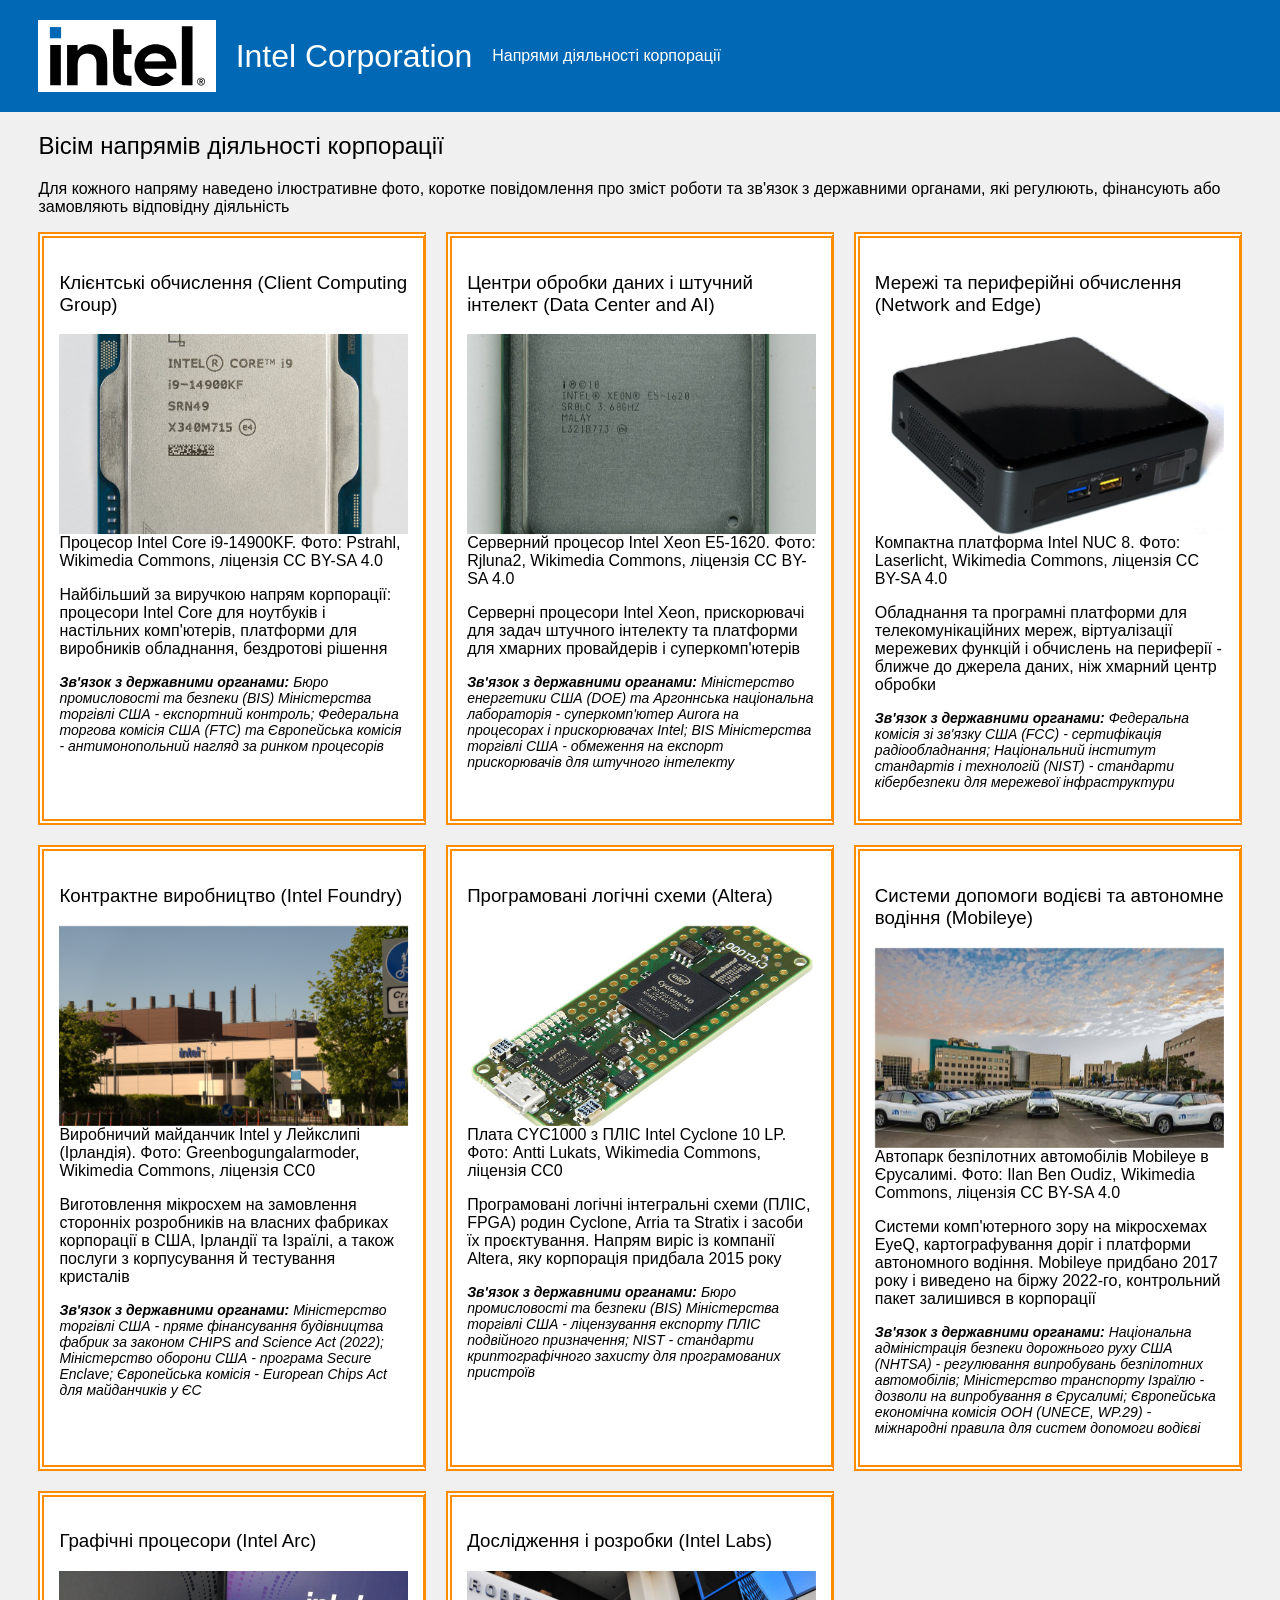
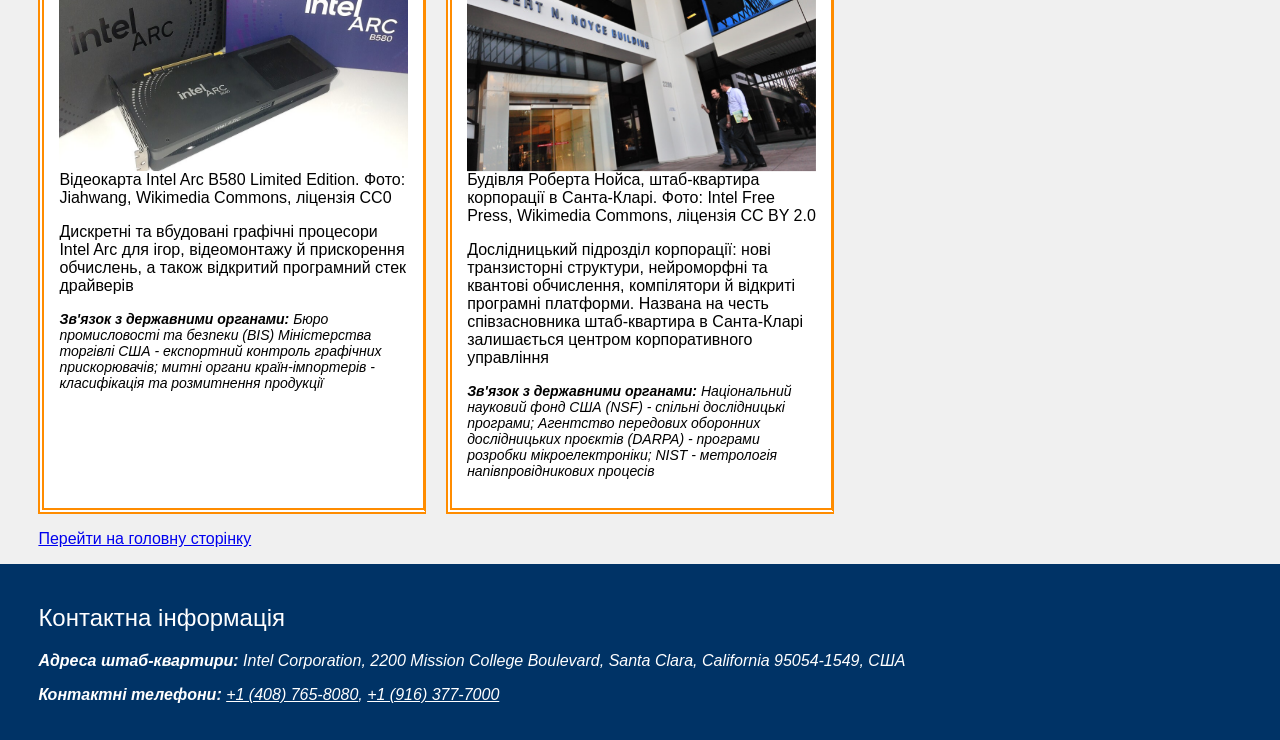
==== commit 6eaad64d: "feat: lab5" ====
--- a/directions.html
+++ b/directions.html
@@ -9,7 +9,7 @@
     <link rel="stylesheet" href="css/style.css">
     <style>
         body {
-            padding-top: 110px;
+            padding-top: 7rem;
         }
         header {
             position: fixed;
@@ -20,7 +20,7 @@
         }
         ol {
             display: grid;
-            grid-template-columns: repeat(auto-fit, minmax(300px, 1fr));
+            grid-template-columns: repeat(auto-fit, minmax(18rem, 1fr));
             gap: 20px;
             padding: 0;
             list-style: none;
@@ -63,12 +63,14 @@
         .card {
             position: relative;
             transition: transform 0.6s;
+            -webkit-transform-style: preserve-3d;
             transform-style: preserve-3d;
         }
         .flipped {
             transform: rotateY(180deg);
         }
         figure img, .back {
+            -webkit-backface-visibility: hidden;
             backface-visibility: hidden;
         }
         .back {
--- a/css/style.css
+++ b/css/style.css
@@ -10,29 +10,50 @@
     font-family: Verdana, sans-serif;
     font-weight: normal;
 }
+main {
+    display: block;
+}
+img {
+    max-width: 100%;
+    height: auto;
+}
 header {
     display: flex;
     align-items: center;
-    gap: 20px;
-    height: 110px;
-    padding: 0 40px;
+    gap: 1.25rem;
+    height: 7rem;
+    padding: 0 3%;
     background-color: #0068b5;
     color: white;
 }
 img[src*="logo"] {
     width: auto;
-    height: 70px;
+    height: 4.5rem;
     padding: 5px 10px;
     background-color: white;
 }
 main, aside {
-    padding: 0 40px;
+    padding: 0 3%;
 }
 footer {
-    padding: 20px 40px;
+    padding: 1.25rem 3%;
     background-color: hsl(210, 100%, 20%);
     color: white;
 }
 footer a {
     color: white;
+}
+@media (max-width: 768px) {
+    header > p {
+        display: none;
+    }
+}
+@media (max-width: 480px) {
+    img[src*="logo"] {
+        height: 2rem;
+        padding: 3px 6px;
+    }
+    h1 {
+        font-size: 1.1rem;
+    }
 }
